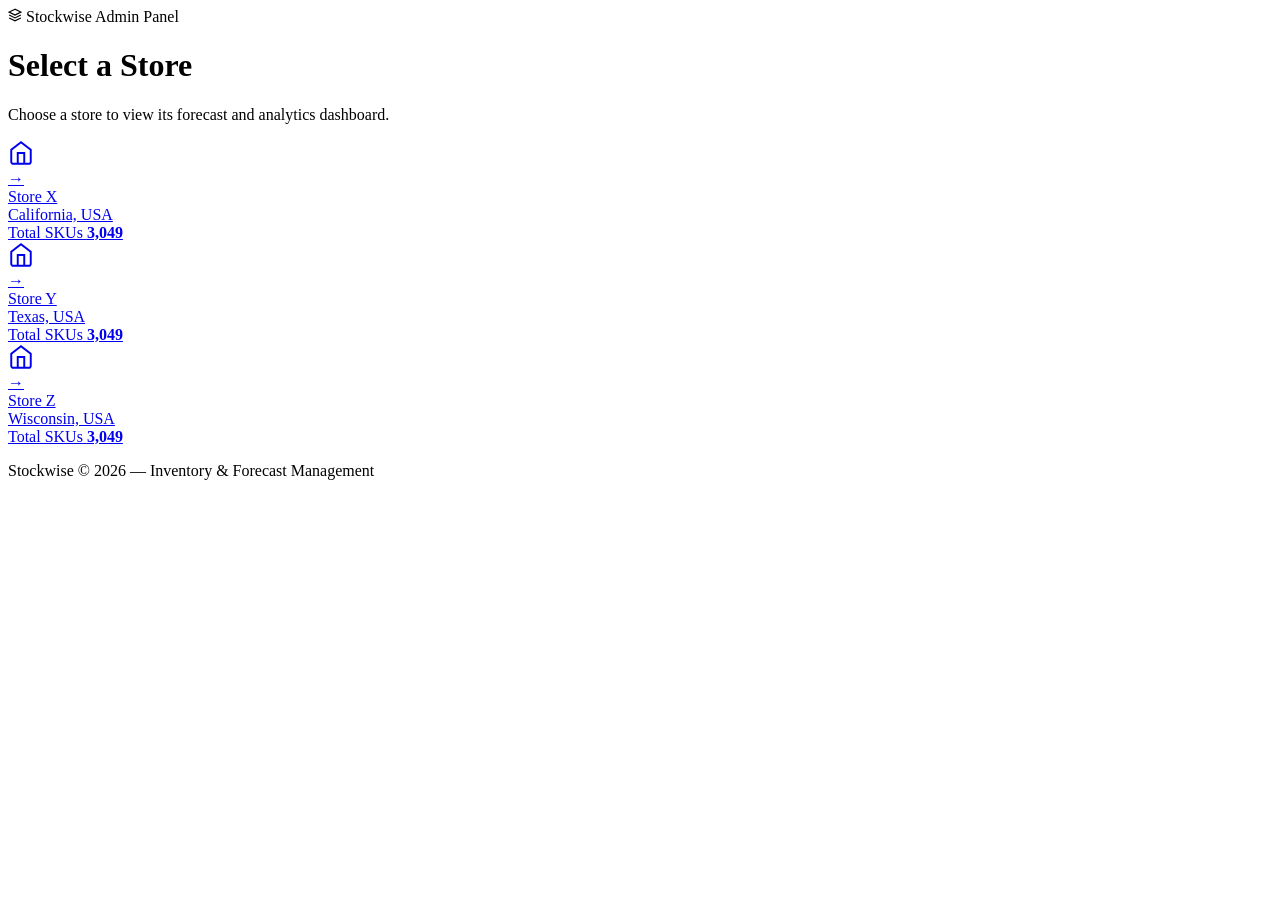
==== pages/index.html @ 4f494d94 "First version of back end" ====
<!DOCTYPE html>
<html lang="en">
<head>
<meta charset="UTF-8">
<meta name="viewport" content="width=device-width, initial-scale=1.0">
<title>Stockwise — Select Store</title>
<link rel="stylesheet" href="css/style.css">
</head>
<body>
<div class="store-page">
  <div class="store-badge">
    <span class="badge-icon">
      <svg width="14" height="14" viewBox="0 0 24 24" fill="none" stroke="currentColor" stroke-width="2"><path d="M12 2L2 7l10 5 10-5-10-5z"/><path d="M2 17l10 5 10-5"/><path d="M2 12l10 5 10-5"/></svg>
    </span>
    Stockwise Admin Panel
  </div>

  <h1 class="store-title">Select a Store</h1>
  <p class="store-sub">Choose a store to view its forecast and analytics dashboard.</p>

  <div class="store-grid">

    <!-- Store X -->
    <a href="pages/login.html?store=x" class="store-card">
      <div class="store-card-top">
        <div class="store-icon">
          <svg width="26" height="26" viewBox="0 0 24 24" fill="none" stroke="currentColor" stroke-width="1.8"><path d="M3 9l9-7 9 7v11a2 2 0 0 1-2 2H5a2 2 0 0 1-2-2z"/><polyline points="9 22 9 12 15 12 15 22"/></svg>
        </div>
        <span class="arrow">→</span>
      </div>
      <div class="store-name">Store X</div>
      <div class="store-loc">California, USA</div>
      <div class="store-sku">
        <span>Total SKUs</span>
        <strong>3,049</strong>
      </div>
    </a>

    <!-- Store Y -->
    <a href="pages/login.html?store=y" class="store-card">
      <div class="store-card-top">
        <div class="store-icon">
          <svg width="26" height="26" viewBox="0 0 24 24" fill="none" stroke="currentColor" stroke-width="1.8"><path d="M3 9l9-7 9 7v11a2 2 0 0 1-2 2H5a2 2 0 0 1-2-2z"/><polyline points="9 22 9 12 15 12 15 22"/></svg>
        </div>
        <span class="arrow">→</span>
      </div>
      <div class="store-name">Store Y</div>
      <div class="store-loc">Texas, USA</div>
      <div class="store-sku">
        <span>Total SKUs</span>
        <strong>3,049</strong>
      </div>
    </a>

    <!-- Store Z -->
    <a href="pages/login.html?store=z" class="store-card">
      <div class="store-card-top">
        <div class="store-icon">
          <svg width="26" height="26" viewBox="0 0 24 24" fill="none" stroke="currentColor" stroke-width="1.8"><path d="M3 9l9-7 9 7v11a2 2 0 0 1-2 2H5a2 2 0 0 1-2-2z"/><polyline points="9 22 9 12 15 12 15 22"/></svg>
        </div>
        <span class="arrow">→</span>
      </div>
      <div class="store-name">Store Z</div>
      <div class="store-loc">Wisconsin, USA</div>
      <div class="store-sku">
        <span>Total SKUs</span>
        <strong>3,049</strong>
      </div>
    </a>

  </div>

  <p class="store-footer">Stockwise © 2026 — Inventory & Forecast Management</p>
</div>
</body>
</html>
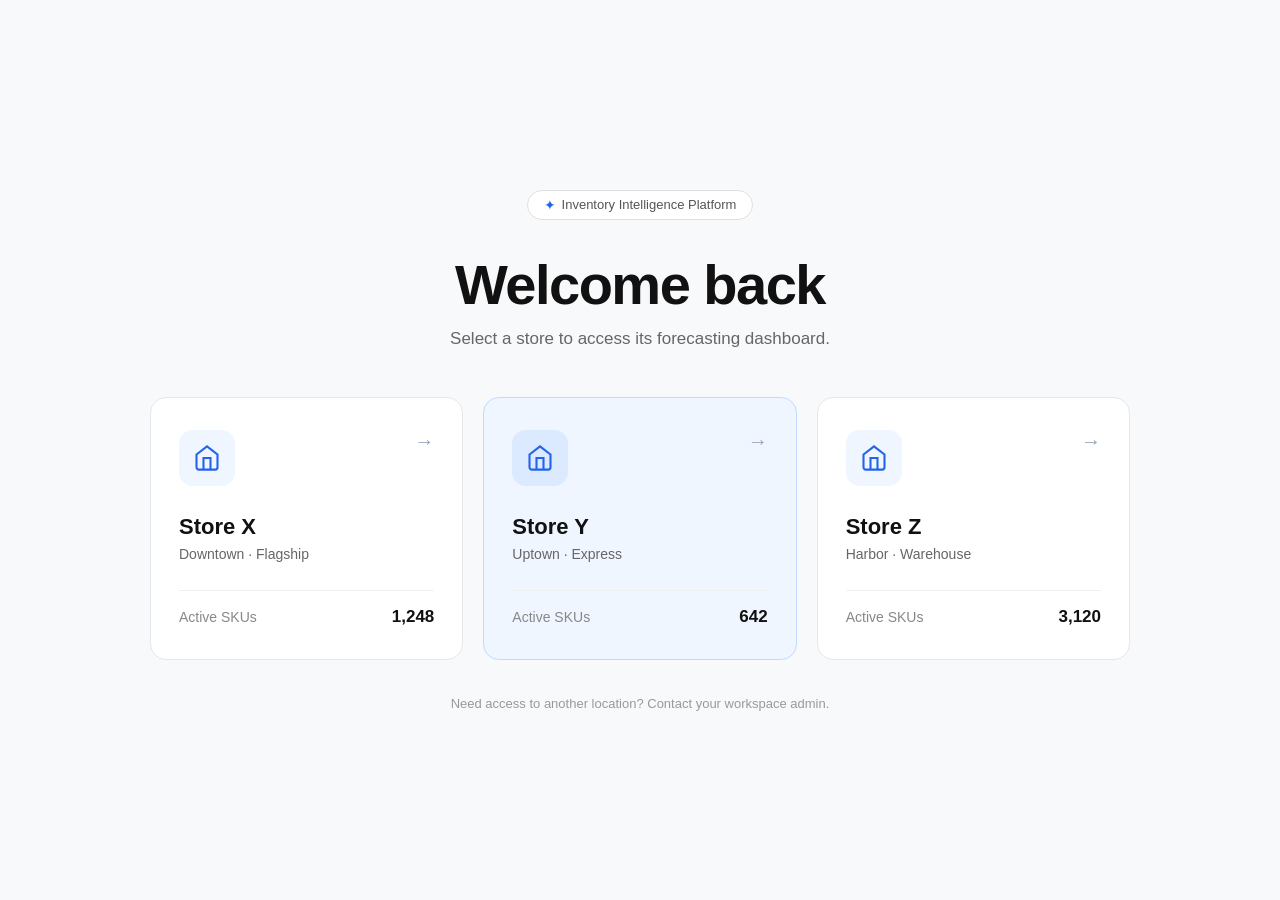
==== commit 8fdf484c: "Second version of back end" ====
--- a/pages/index.html
+++ b/pages/index.html
@@ -3,74 +3,45 @@
 <head>
 <meta charset="UTF-8">
 <meta name="viewport" content="width=device-width, initial-scale=1.0">
-<title>Stockwise — Select Store</title>
-<link rel="stylesheet" href="css/style.css">
+<title>Stockwise — Inventory Intelligence</title>
+<link rel="stylesheet" href="../css/style.css">
 </head>
 <body>
 <div class="store-page">
-  <div class="store-badge">
-    <span class="badge-icon">
-      <svg width="14" height="14" viewBox="0 0 24 24" fill="none" stroke="currentColor" stroke-width="2"><path d="M12 2L2 7l10 5 10-5-10-5z"/><path d="M2 17l10 5 10-5"/><path d="M2 12l10 5 10-5"/></svg>
-    </span>
-    Stockwise Admin Panel
-  </div>
-
-  <h1 class="store-title">Select a Store</h1>
-  <p class="store-sub">Choose a store to view its forecast and analytics dashboard.</p>
-
+  <div class="store-badge"><span class="badge-icon">✦</span> Inventory Intelligence Platform</div>
+  <h1 class="store-title">Welcome back</h1>
+  <p class="store-sub">Select a store to access its forecasting dashboard.</p>
   <div class="store-grid">
-
-    <!-- Store X -->
-    <a href="pages/login.html?store=x" class="store-card">
+    <a href="login.html?store=x" class="store-card">
       <div class="store-card-top">
-        <div class="store-icon">
-          <svg width="26" height="26" viewBox="0 0 24 24" fill="none" stroke="currentColor" stroke-width="1.8"><path d="M3 9l9-7 9 7v11a2 2 0 0 1-2 2H5a2 2 0 0 1-2-2z"/><polyline points="9 22 9 12 15 12 15 22"/></svg>
-        </div>
+        <div class="store-icon"><svg width="28" height="28" viewBox="0 0 24 24" fill="none" stroke="currentColor" stroke-width="1.8"><path d="M3 9l9-7 9 7v11a2 2 0 0 1-2 2H5a2 2 0 0 1-2-2z"/><polyline points="9 22 9 12 15 12 15 22"/></svg></div>
         <span class="arrow">→</span>
       </div>
       <div class="store-name">Store X</div>
-      <div class="store-loc">California, USA</div>
-      <div class="store-sku">
-        <span>Total SKUs</span>
-        <strong>3,049</strong>
-      </div>
+      <div class="store-loc">Downtown · Flagship</div>
+      <div class="store-sku"><span>Active SKUs</span><strong>1,248</strong></div>
     </a>
-
-    <!-- Store Y -->
-    <a href="pages/login.html?store=y" class="store-card">
+    <a href="login.html?store=y" class="store-card active">
       <div class="store-card-top">
-        <div class="store-icon">
-          <svg width="26" height="26" viewBox="0 0 24 24" fill="none" stroke="currentColor" stroke-width="1.8"><path d="M3 9l9-7 9 7v11a2 2 0 0 1-2 2H5a2 2 0 0 1-2-2z"/><polyline points="9 22 9 12 15 12 15 22"/></svg>
-        </div>
+        <div class="store-icon"><svg width="28" height="28" viewBox="0 0 24 24" fill="none" stroke="currentColor" stroke-width="1.8"><path d="M3 9l9-7 9 7v11a2 2 0 0 1-2 2H5a2 2 0 0 1-2-2z"/><polyline points="9 22 9 12 15 12 15 22"/></svg></div>
         <span class="arrow">→</span>
       </div>
       <div class="store-name">Store Y</div>
-      <div class="store-loc">Texas, USA</div>
-      <div class="store-sku">
-        <span>Total SKUs</span>
-        <strong>3,049</strong>
-      </div>
+      <div class="store-loc">Uptown · Express</div>
+      <div class="store-sku"><span>Active SKUs</span><strong>642</strong></div>
     </a>
-
-    <!-- Store Z -->
-    <a href="pages/login.html?store=z" class="store-card">
+    <a href="login.html?store=z" class="store-card">
       <div class="store-card-top">
-        <div class="store-icon">
-          <svg width="26" height="26" viewBox="0 0 24 24" fill="none" stroke="currentColor" stroke-width="1.8"><path d="M3 9l9-7 9 7v11a2 2 0 0 1-2 2H5a2 2 0 0 1-2-2z"/><polyline points="9 22 9 12 15 12 15 22"/></svg>
-        </div>
+        <div class="store-icon"><svg width="28" height="28" viewBox="0 0 24 24" fill="none" stroke="currentColor" stroke-width="1.8"><path d="M3 9l9-7 9 7v11a2 2 0 0 1-2 2H5a2 2 0 0 1-2-2z"/><polyline points="9 22 9 12 15 12 15 22"/></svg></div>
         <span class="arrow">→</span>
       </div>
       <div class="store-name">Store Z</div>
-      <div class="store-loc">Wisconsin, USA</div>
-      <div class="store-sku">
-        <span>Total SKUs</span>
-        <strong>3,049</strong>
-      </div>
+      <div class="store-loc">Harbor · Warehouse</div>
+      <div class="store-sku"><span>Active SKUs</span><strong>3,120</strong></div>
     </a>
-
   </div>
-
-  <p class="store-footer">Stockwise © 2026 — Inventory & Forecast Management</p>
+  <p class="store-footer">Need access to another location? Contact your workspace admin.</p>
 </div>
+<script src="../js/main.js"></script>
 </body>
-</html>
+</html>
--- a/css/style.css
+++ b/css/style.css
@@ -0,0 +1,115 @@
+*{box-sizing:border-box;margin:0;padding:0}
+body{font-family:-apple-system,BlinkMacSystemFont,'Segoe UI',sans-serif;background:#f8f9fb;color:#111;min-height:100vh}
+a{text-decoration:none;color:inherit}
+
+/* ── Store selection ── */
+.store-page{display:flex;flex-direction:column;align-items:center;justify-content:center;min-height:100vh;padding:40px 24px}
+.store-badge{display:inline-flex;align-items:center;gap:6px;font-size:13px;color:#555;background:#fff;border:0.5px solid #e0e0e0;border-radius:20px;padding:6px 16px;margin-bottom:32px}
+.badge-icon{color:#2563eb;font-size:14px}
+.store-title{font-size:56px;font-weight:700;letter-spacing:-1.5px;margin-bottom:12px;text-align:center}
+.store-sub{font-size:17px;color:#666;margin-bottom:48px;text-align:center}
+.store-grid{display:grid;grid-template-columns:repeat(3,1fr);gap:20px;width:100%;max-width:980px;margin-bottom:36px}
+.store-card{background:#fff;border:0.5px solid #e5e7eb;border-radius:16px;padding:32px 28px;cursor:pointer;transition:box-shadow 0.2s,border-color 0.2s;display:flex;flex-direction:column;gap:0;min-height:220px}
+.store-card:hover{box-shadow:0 4px 24px rgba(0,0,0,0.09);border-color:#c0c8d8}
+.store-card.active{background:#eff6ff;border-color:#bfdbfe}
+.store-card-top{display:flex;align-items:flex-start;justify-content:space-between;margin-bottom:28px}
+.store-icon{width:56px;height:56px;background:#eff6ff;border-radius:14px;display:flex;align-items:center;justify-content:center;color:#2563eb}
+.store-card.active .store-icon{background:#dbeafe}
+.arrow{font-size:20px;color:#94a3b8;transition:transform 0.2s}
+.store-card:hover .arrow{transform:translateX(4px);color:#2563eb}
+.store-name{font-size:22px;font-weight:700;margin-bottom:6px}
+.store-loc{font-size:14px;color:#666;margin-bottom:28px}
+.store-sku{display:flex;justify-content:space-between;align-items:center;font-size:14px;color:#888;border-top:0.5px solid #f0f0f0;padding-top:16px;margin-top:auto}
+.store-sku strong{font-size:17px;font-weight:700;color:#111}
+.store-footer{font-size:13px;color:#999;text-align:center}
+
+/* ── Login ── */
+.login-page{display:flex;flex-direction:column;align-items:center;justify-content:center;min-height:100vh;padding:40px 24px}
+.back-link{font-size:13px;color:#555;margin-bottom:28px;align-self:flex-start;margin-left:calc(50% - 210px);display:flex;align-items:center;gap:4px}
+.back-link:hover{color:#2563eb}
+.login-card{background:#fff;border:0.5px solid #e5e7eb;border-radius:14px;padding:28px 32px;width:100%;max-width:420px}
+.login-store-header{display:flex;align-items:center;gap:12px;margin-bottom:20px}
+.store-icon-sm{width:38px;height:38px;background:#eff6ff;border-radius:9px;display:flex;align-items:center;justify-content:center;color:#2563eb}
+.signing-in-label{font-size:12px;color:#888}
+.signing-in-store{font-size:15px;font-weight:600}
+.login-divider{height:0.5px;background:#f0f0f0;margin-bottom:20px}
+.login-title{font-size:22px;font-weight:600;margin-bottom:5px}
+.login-sub{font-size:13px;color:#666;margin-bottom:22px}
+.form-group{margin-bottom:16px}
+.form-label{font-size:13px;font-weight:500;color:#333;display:block;margin-bottom:6px}
+.input-wrap{position:relative}
+.input-icon{position:absolute;left:11px;top:50%;transform:translateY(-50%);color:#aaa}
+.form-input{width:100%;padding:9px 12px 9px 34px;border:0.5px solid #d1d5db;border-radius:8px;font-size:14px;color:#111;background:#fafafa;outline:none;transition:border-color 0.2s}
+.form-input:focus{border-color:#2563eb;background:#fff}
+.btn-signin{display:block;width:100%;padding:11px;background:#2563eb;color:#fff;border:none;border-radius:9px;font-size:14px;font-weight:500;cursor:pointer;text-align:center;margin-top:20px;transition:background 0.2s}
+.btn-signin:hover{background:#1d4ed8}
+
+/* ── Dashboard ── */
+.dashboard-body{background:#f3f4f6}
+.navbar{display:flex;align-items:center;justify-content:space-between;padding:11px 24px;background:#fff;border-bottom:0.5px solid #e5e7eb;position:sticky;top:0;z-index:10}
+.nav-brand{display:flex;align-items:center;gap:10px}
+.nav-logo{width:32px;height:32px;background:#2563eb;border-radius:8px;display:flex;align-items:center;justify-content:center}
+.nav-title{font-size:14px;font-weight:600;line-height:1.2}
+.nav-sub{font-size:11px;color:#888}
+.nav-search{flex:1;max-width:340px;margin:0 20px;position:relative}
+.nav-search input{width:100%;padding:7px 12px 7px 32px;border:0.5px solid #e5e7eb;border-radius:8px;font-size:13px;background:#f8f9fb;outline:none}
+.nav-search input:focus{border-color:#2563eb;background:#fff}
+.search-icon{position:absolute;left:10px;top:50%;transform:translateY(-50%);color:#aaa}
+.nav-actions{display:flex;align-items:center;gap:8px}
+.btn-ghost-nav{padding:7px 13px;border:0.5px solid #e5e7eb;border-radius:8px;background:#fff;font-size:13px;cursor:pointer;display:flex;align-items:center;gap:5px;color:#333}
+.btn-ghost-nav:hover{background:#f8f9fb}
+.btn-primary-nav{padding:7px 14px;border:none;border-radius:8px;background:#2563eb;color:#fff;font-size:13px;font-weight:500;cursor:pointer;display:flex;align-items:center;gap:6px}
+.btn-primary-nav:hover{background:#1d4ed8}
+.dash-content{padding:20px 24px}
+.dash-header{display:flex;align-items:flex-start;justify-content:space-between;margin-bottom:20px;padding-top:4px}
+.dash-title{font-size:28px;font-weight:700;letter-spacing:-0.5px;margin-bottom:5px}
+.dash-desc{font-size:13px;color:#888}
+.time-filters{display:flex;gap:4px;align-items:center}
+.tf{padding:6px 14px;border:0.5px solid #e5e7eb;border-radius:8px;background:#fff;font-size:13px;color:#555;cursor:pointer}
+.tf:hover{background:#f8f9fb}
+.tf.active{background:#f0f0f0;color:#111;font-weight:500;border-color:#d1d5db}
+.metrics{display:grid;grid-template-columns:repeat(4,1fr);gap:16px;margin-bottom:18px}
+.metric-card{background:#fff;border:0.5px solid #e5e7eb;border-radius:14px;padding:22px 24px}
+.metric-icon{width:40px;height:40px;border-radius:10px;display:flex;align-items:center;justify-content:center;margin-bottom:16px}
+.metric-icon.blue{background:#eff6ff}
+.metric-icon.amber{background:#fffbeb}
+.metric-label{font-size:13px;color:#888;margin-bottom:8px}
+.metric-row{display:flex;align-items:baseline;justify-content:space-between;gap:8px}
+.metric-value{font-size:30px;font-weight:600;color:#111}
+.badge-up{font-size:11px;font-weight:500;color:#16a34a;background:#f0fdf4;padding:2px 7px;border-radius:20px;white-space:nowrap}
+.badge-down{font-size:11px;font-weight:500;color:#dc2626;background:#fef2f2;padding:2px 7px;border-radius:20px;white-space:nowrap}
+.main-grid{display:grid;grid-template-columns:1fr 320px;gap:16px;margin-bottom:18px}
+.panel{background:#fff;border:0.5px solid #e5e7eb;border-radius:12px;padding:16px}
+.panel-header{display:flex;align-items:flex-start;justify-content:space-between;margin-bottom:4px}
+.panel-title{font-size:13px;font-weight:500;color:#111;display:flex;align-items:center;gap:6px;margin-bottom:2px}
+.alert-title svg{color:#d97706}
+.panel-sub{font-size:11px;color:#888;margin-bottom:14px}
+.legend{display:flex;gap:12px;font-size:11px;color:#888}
+.legend span{display:flex;align-items:center;gap:5px}
+.dot{width:8px;height:8px;border-radius:50%;display:inline-block;flex-shrink:0}
+.alerts-list{display:flex;flex-direction:column;gap:11px}
+.alert-item{padding-bottom:11px;border-bottom:0.5px solid #f0f0f0}
+.alert-item:last-child{border-bottom:none;padding-bottom:0}
+.alert-top{display:flex;align-items:flex-start;justify-content:space-between;margin-bottom:5px;gap:8px}
+.alert-name{font-size:12px;font-weight:500;color:#111}
+.alert-sku{font-size:11px;color:#888}
+.prog-bar{width:100%;height:4px;background:#f0f0f0;border-radius:2px;margin:4px 0}
+.prog-fill{height:4px;background:#2563eb;border-radius:2px}
+.prog-labels{display:flex;justify-content:space-between;font-size:10px;color:#aaa}
+.badge-critical{font-size:11px;font-weight:500;color:#dc2626;background:#fef2f2;padding:2px 8px;border-radius:20px;white-space:nowrap;flex-shrink:0}
+.badge-warning{font-size:11px;font-weight:500;color:#d97706;background:#fffbeb;padding:2px 8px;border-radius:20px;white-space:nowrap;flex-shrink:0}
+.badge-healthy{font-size:11px;font-weight:500;color:#16a34a;background:#f0fdf4;padding:2px 8px;border-radius:20px;white-space:nowrap}
+.btn-view-all{width:100%;margin-top:14px;padding:8px;border:0.5px solid #e5e7eb;border-radius:8px;background:#fff;font-size:12px;color:#555;cursor:pointer}
+.btn-view-all:hover{background:#f8f9fb}
+.table-panel{background:#fff;border:0.5px solid #e5e7eb;border-radius:12px;padding:16px}
+.table-header{display:flex;align-items:center;justify-content:space-between;margin-bottom:4px}
+.table-sub{font-size:11px;color:#888;margin-bottom:14px}
+.view-all-link{font-size:12px;color:#2563eb}
+table{width:100%;border-collapse:collapse;table-layout:fixed}
+thead th{font-size:11px;color:#888;font-weight:400;padding:7px 12px;text-align:left;border-bottom:0.5px solid #f0f0f0}
+tbody td{font-size:13px;color:#111;padding:10px 12px;border-bottom:0.5px solid #f5f5f5}
+tbody tr:last-child td{border-bottom:none}
+tbody tr:hover{background:#fafbfc}
+.sku-code{font-size:11px;color:#888 !important}
+.prod-name{font-weight:500}
+.right{text-align:right}
